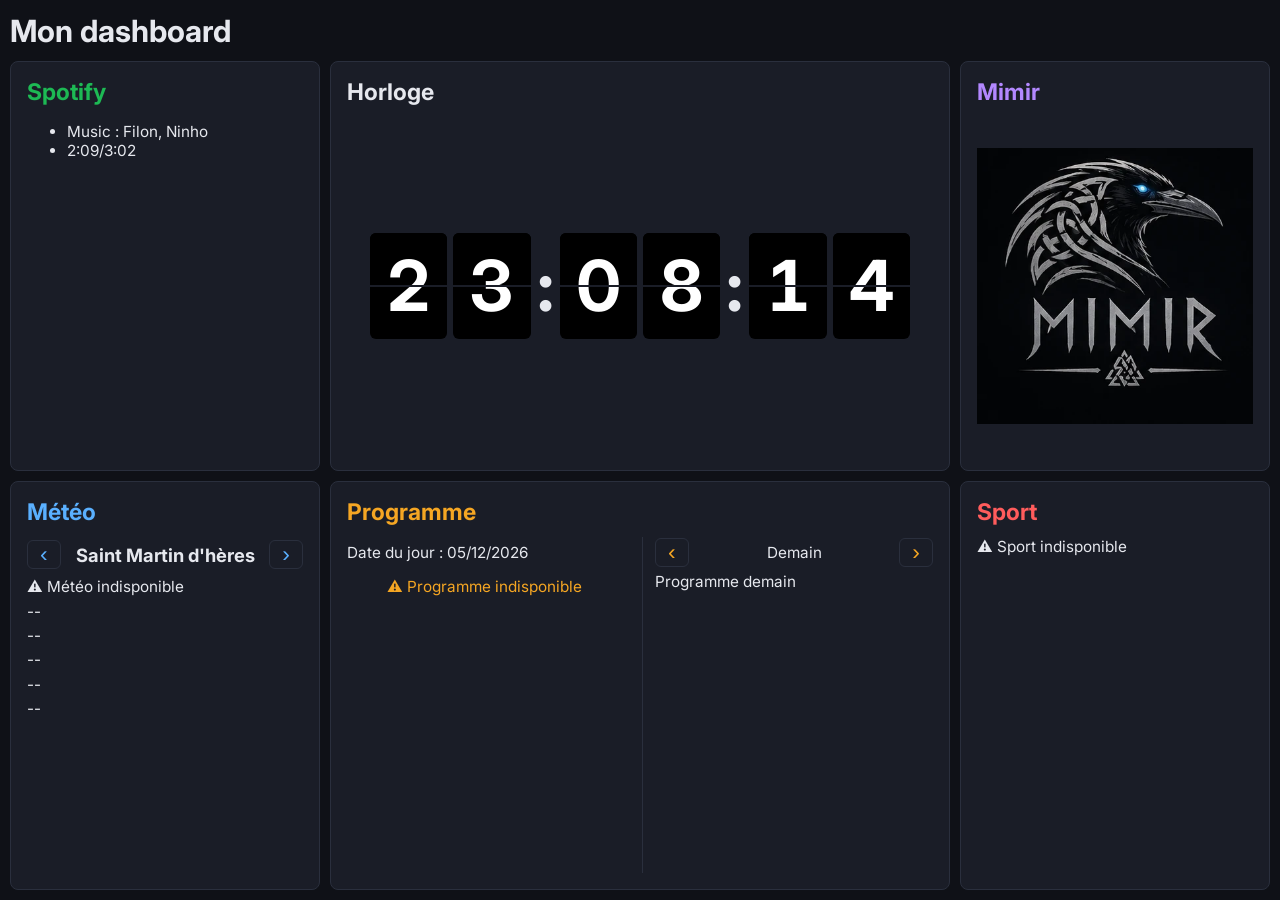
==== front/index.html @ 477683c3 "Programme : carrousel de 3 vues (Demain, Calendrier, Ajouter)" ====
<!DOCTYPE html>
<html lang="fr">
<head>
    <meta charset="UTF-8">
    <meta name="viewport" content="width=device-width, initial-scale=1.0">
    <title>Dashboard</title>
    
    <link rel="preconnect" href="https://fonts.googleapis.com">
    <link rel="preconnect" href="https://fonts.gstatic.com" crossorigin>
    <link href="https://fonts.googleapis.com/css2?family=Inter:wght@400;600;700&display=swap" rel="stylesheet">
    
    <link rel="stylesheet" href="style.css">
    <script src="js/horloge.js" defer></script>
    <script src="js/meteo.js" defer></script>
    <script src="js/programme.js" defer></script>
    <script src="js/sport.js" defer></script>
    <script src="js/vues.js" defer></script>
</head>
<body>
    <header>
        <h1>Mon dashboard</h1>
    </header>

    <main class="dashboard">

        <section class="horloge">
            <h2>Horloge</h2>
            <div class="palettes" id="heure">
            <span class="palette">0</span>
            <span class="palette">0</span>
            <span class="separateur">:</span>
            <span class="palette">0</span>
            <span class="palette">0</span>
            <span class="separateur">:</span>
            <span class="palette">0</span>
            <span class="palette">0</span>
            </div>

        </section>


        <section class="meteo">
            <h2>Météo</h2>
            <div class="meteo-carrousel">
                <button type="button" id="meteo-precedent">‹</button>
                <p id="meteo-ville">Saint Martin d'hères</p>
                <button type="button" id="meteo-suivant">›</button>
            </div>
            <p id="meteo-temperature">--</p>
            <p id="meteo-code">--</p>
            <p id="meteo-max">--</p>
            <p id="meteo-min">--</p>
            <p id="meteo-pluie-mm">--</p>
            <p id="meteo-pluie-proba">--</p>
        </section>

        <section class="programme">
            <h2>Programme</h2>
            <div class="programme-colonnes">

                <div class="programme-gauche">
                    <p id="date-du-jour">--</p>
                    <ul id="programme-liste"></ul>
                </div>

                <div class="programme-droite">
                    <div class="programme-carrousel">
                        <button type="button" id="programme-precedent">‹</button>
                        <p id="programme-onglet">Demain</p>
                        <button type="button" id="programme-suivant">›</button>
                    </div>

                    <div id="vue-demain">
                        <p> Programme demain</p>
                    </div>

                    <div id="vue-calendrier" hidden>
                        <p> Calendrier</p>
                    </div>

                    <div id="vue-ajouter" hidden> 
                        <p> Ajouter </p>
                    </div>

                </div>

            </div>
        </section>

        <section class="sport">
            <h2>Sport</h2>
            <p id="sport-titre">--</p>
            <ul id="sport-liste"></ul>
        </section>

        <section class="spotify">
            <h2>Spotify</h2>
            <ul>
                <li>Music : Filon, Ninho </li>
                <li>2:09/3:02</li>
            </ul>
        </section>

        <section class="mimir">
            <h2>Mimir</h2>
            <div class="mimir-logo">
                <img src="images/mimir.png" alt="Logo de Mimir">
            </div>
        </section>

    </main>

</body>
</html>
---- front/style.css ----
/* ==========================================================
   1. VARIABLES
   Toutes les couleurs du dashboard, à un seul endroit.
   ========================================================== */
:root {
  --fond: #0f1117;
  --case: #1a1d27;
  --bordure: #2a2f3d;
  --texte: #e6e8ee;
  --texte-doux: #8b91a1;

  /* Une couleur par carte */
  --horloge: #e6e8ee;
  --spotify: #1db954;
  --mimir: #b388ff;
  --meteo: #5ab0ff;
  --programme: #f5a623;
  --sport: #ff5c5c;
}

html {
  font-size: clamp(9px, 1.7vh, 20px);
}

/* ==========================================================
   2. BASE
   Le style de la page entière.
   ========================================================== */
body {
  font-family: "Inter", sans-serif;
  background: var(--fond);
  margin: 0;
  height: 100vh;
  display: flex;
  flex-direction: column;
  padding: 0 10px 10px;
  box-sizing: border-box;
}

h1 {
  color: var(--texte);
  margin: 0.4em 0;
  font-size: 2rem;
}

/* ==========================================================
   3. MISE EN PAGE
   La grille qui place les 6 cartes.
   ET Bouton
   ========================================================== */
.dashboard {
  display: grid;
  grid-template-columns: 1fr 2fr 1fr;
  grid-template-areas:
    "spotify horloge   mimir"
    "meteo   programme sport";
  gap: 10px;
  flex: 1;
  min-height: 0;
  grid-template-rows: minmax(0, 1fr) minmax(0, 1fr);
  color: var(--texte);
}

/* Bouton */
.meteo-carrousel, .programme-carrousel {
  display: flex;
  justify-content: space-between;
  align-items: center;
}

.meteo-carrousel button, .programme-carrousel button {
  background: transparent;
  color: inherit;
  border: 1px solid var(--bordure);
  border-radius: 6px;
  font-size: 1.5em;
  padding: 0 12px;
  cursor: pointer;
}

/* ==========================================================
   4. CARTES
   Le style commun, puis la place et la couleur de chacune.
   ========================================================== */
section {
  padding: 16px;
  border: 1px solid var(--bordure);
  border-radius: 8px;
  background: var(--case);
    min-height: 0;
  overflow: hidden;
}

section h2 {
  margin: 0 0 0.5em;
  font-size: 1.5rem;
}

section p {
  margin: 0.35em 0;
  color: var(--texte);
}

section li {
  color: var(--texte);
}

.horloge   { grid-area: horloge;   color: var(--horloge); }
.spotify   { grid-area: spotify;   color: var(--spotify); }
.mimir     { grid-area: mimir;     color: var(--mimir); }
.meteo     { grid-area: meteo;     color: var(--meteo); }
.programme { grid-area: programme; color: var(--programme); }
.sport     { grid-area: sport;     color: var(--sport); }

/* ==========================================================
   5. PROGRAMME
   ========================================================== */

.programme {
  display: grid;
  grid-template-rows: auto minmax(0, 1fr);
}

.programme-colonnes {
  display: grid;
  grid-template-columns: minmax(0, 1fr) minmax(0, 1fr);
  gap: 4px;
}

.programme-droite {
  border-left : 1px solid var(--bordure);
  padding-left: 12px;
}  

/* ==========================================================
   6. METEO
   ========================================================== */

#meteo-ville {
  font-weight: 700;
  font-size: 1.2em;
}


/* ==========================================================
   7. HORLOGE À PALETTES
   ========================================================== */

/* 7a. La carte et le conteneur */
.horloge {
  display: flex;
  flex-direction: column;       /* titre en haut, palettes dessous */
}

.palettes {
  flex: 1;                      /* prend toute la place sous le titre */
  min-height: 0;
  container-type: size;         /* active les unités cqw / cqh */
  display: flex;
  justify-content: center;
  align-items: center;
  gap: 6px;
}

.separateur {
  font-size: min(12cqw, 60cqh);
  font-weight: 700;
  color: var(--texte);
}

/* 7b. Une palette : un cadre qui contient 4 morceaux */
.palette {
  position: relative;
  width: 1.1em;
  height: 1.5em;
  font-size: min(12cqw, 60cqh); /* suit la taille de la carte */
  font-weight: 700;
  font-variant-numeric: tabular-nums;
  color: #fff;
  perspective: 300px;           /* profondeur 3D pour les volets */
}

/* La fente au milieu, au-dessus de tout */
.palette::after {
  content: "";
  position: absolute;
  left: 0;
  right: 0;
  top: 50%;
  height: 2px;
  margin-top: -1px;
  background: var(--case);
  z-index: 3;
}

/* 7c. Les 4 morceaux : des demi-cases noires qui cachent ce qui dépasse */
.moitie,
.volet {
  position: absolute;
  left: 0;
  right: 0;
  height: 50%;
  overflow: hidden;
  background: #000;
}

.haut { top: 0;    border-radius: 6px 6px 0 0; transform-origin: bottom; }
.bas  { bottom: 0; border-radius: 0 0 6px 6px; transform-origin: top; }

/* Le chiffre fait la hauteur d'une case entière :
   en haut on voit sa moitié haute, en bas sa moitié basse */
.moitie span,
.volet span {
  position: absolute;
  left: 0;
  right: 0;
  height: 200%;
  line-height: 1.5em;
  text-align: center;
}

.haut span { top: 0; }
.bas span  { bottom: 0; }

/* Les volets passent devant les moitiés fixes */
.volet     { z-index: 2; backface-visibility: hidden; }
.volet.bas { transform: rotateX(90deg); }   /* au repos : replié, invisible */

/* 7d. L'animation, en deux temps */
.palette.bascule .volet.haut { animation: tombe-haut 0.25s ease-in both; }
.palette.bascule .volet.bas  { animation: tombe-bas 0.25s ease-out 0.25s both; }

@keyframes tombe-haut {
  from { transform: rotateX(0deg);   filter: brightness(1); }
  to   { transform: rotateX(-90deg); filter: brightness(0.5); }
}

@keyframes tombe-bas {
  from { transform: rotateX(90deg); filter: brightness(0.5); }
  to   { transform: rotateX(0deg);  filter: brightness(1); }
}

.passee {
  opacity: 0.4;
}

.en-cours {
  color: var(--programme);
  font-weight: 700;
}

/* ==========================================================
   8. MIMIR
   ========================================================== */

.mimir {
  display: grid;
  grid-template-rows: auto minmax(0, 1fr);
}

.mimir-logo {
  min-height: 0;
}

.mimir-logo img {
  width: 100%;
  height: 100%;
  object-fit: contain;
}
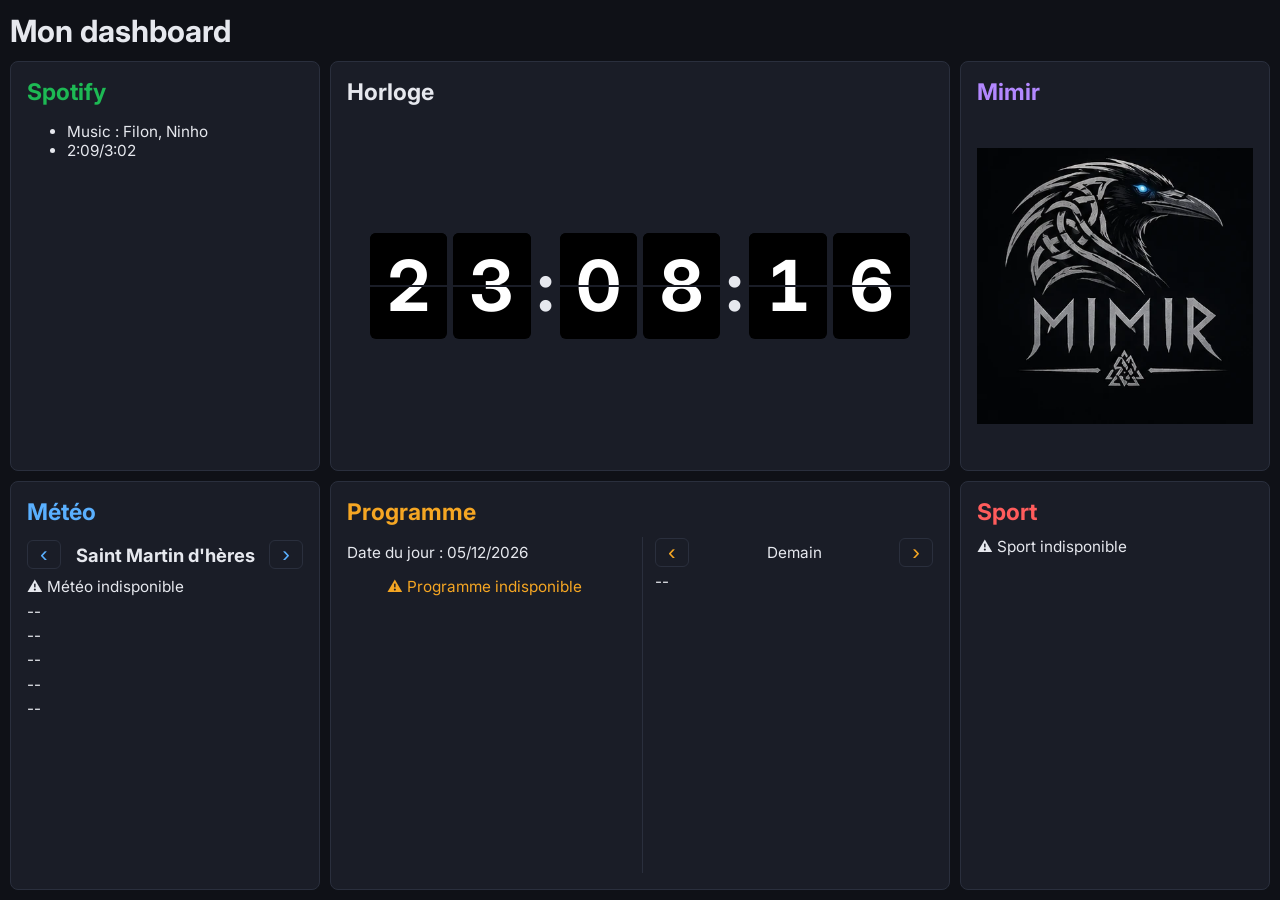
==== commit c1ce0629: "Programme : vue Demain et refactorisation des dates" ====
--- a/front/index.html
+++ b/front/index.html
@@ -71,7 +71,8 @@
                     </div>
 
                     <div id="vue-demain">
-                        <p> Programme demain</p>
+                        <p id="date-demain">--</p>
+                        <ul id="programme-demain"></ul>
                     </div>
 
                     <div id="vue-calendrier" hidden>
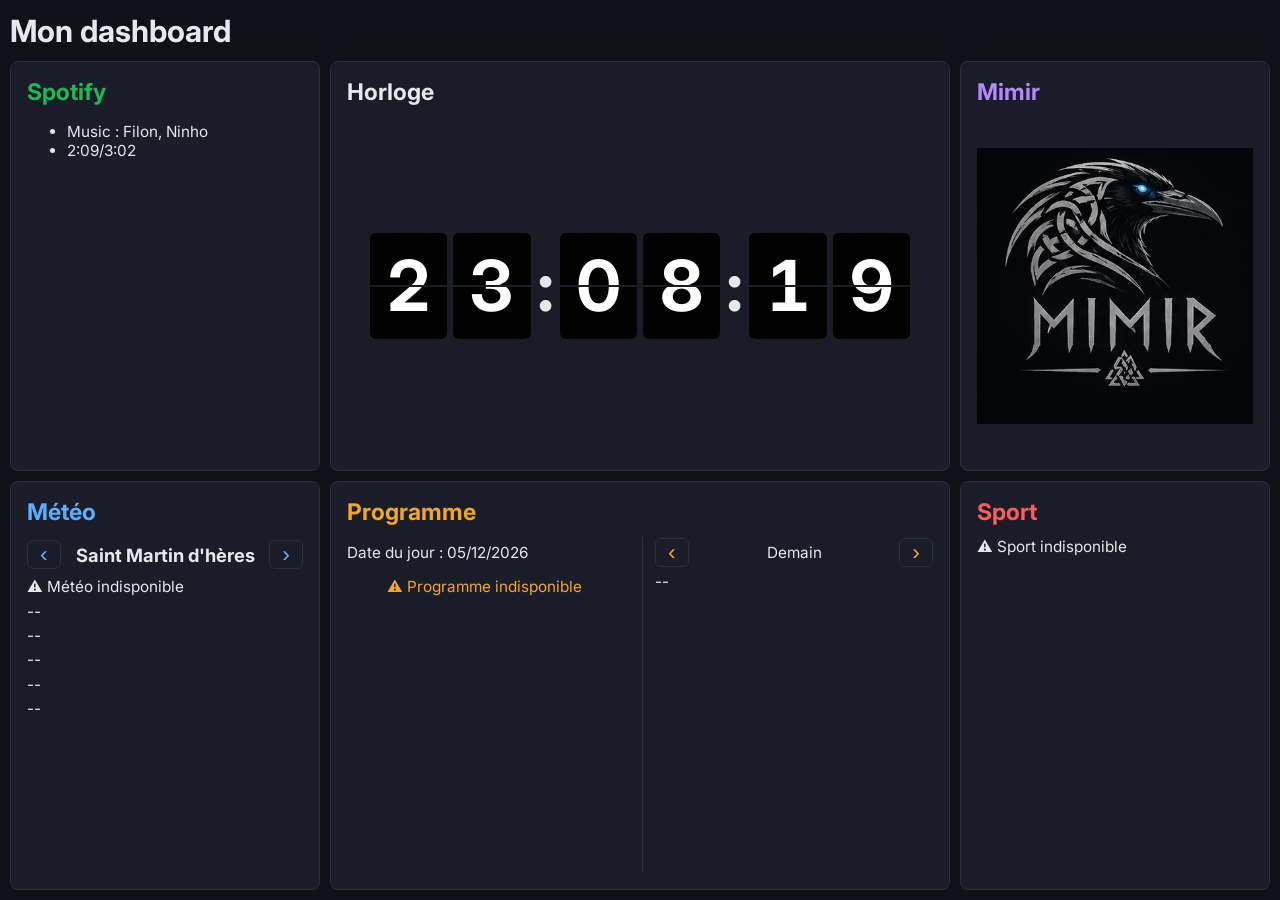
==== commit 900bcb0f: "Programme : vue Calendrier du mois en cours" ====
--- a/front/index.html
+++ b/front/index.html
@@ -15,6 +15,7 @@
     <script src="js/programme.js" defer></script>
     <script src="js/sport.js" defer></script>
     <script src="js/vues.js" defer></script>
+    <script src="js/calendrier.js" defer></script>
 </head>
 <body>
     <header>
@@ -76,7 +77,8 @@
                     </div>
 
                     <div id="vue-calendrier" hidden>
-                        <p> Calendrier</p>
+                        <p id="mois-annee">--</p>
+                        <div id="calendrier-grille"></div>
                     </div>
 
                     <div id="vue-ajouter" hidden> 
--- a/front/style.css
+++ b/front/style.css
@@ -131,6 +131,31 @@
   border-left : 1px solid var(--bordure);
   padding-left: 12px;
 }  
+
+#mois-annee {
+  text-align: center;
+  font-weight: 700;
+}
+
+#calendrier-grille {
+  display: grid;
+  grid-template-columns: repeat(7, 1fr);
+  gap: 4px;
+  text-align: center;
+  color: var(--texte);
+}
+
+.calendrier-entete {
+  color: var(--texte-doux);
+  font-weight: 700;
+}
+
+.aujourdhui {
+  background: var(--programme);
+  color: var(--fond);
+  font-weight: 700;
+  border-radius: 6px;
+}
 
 /* ==========================================================
    6. METEO
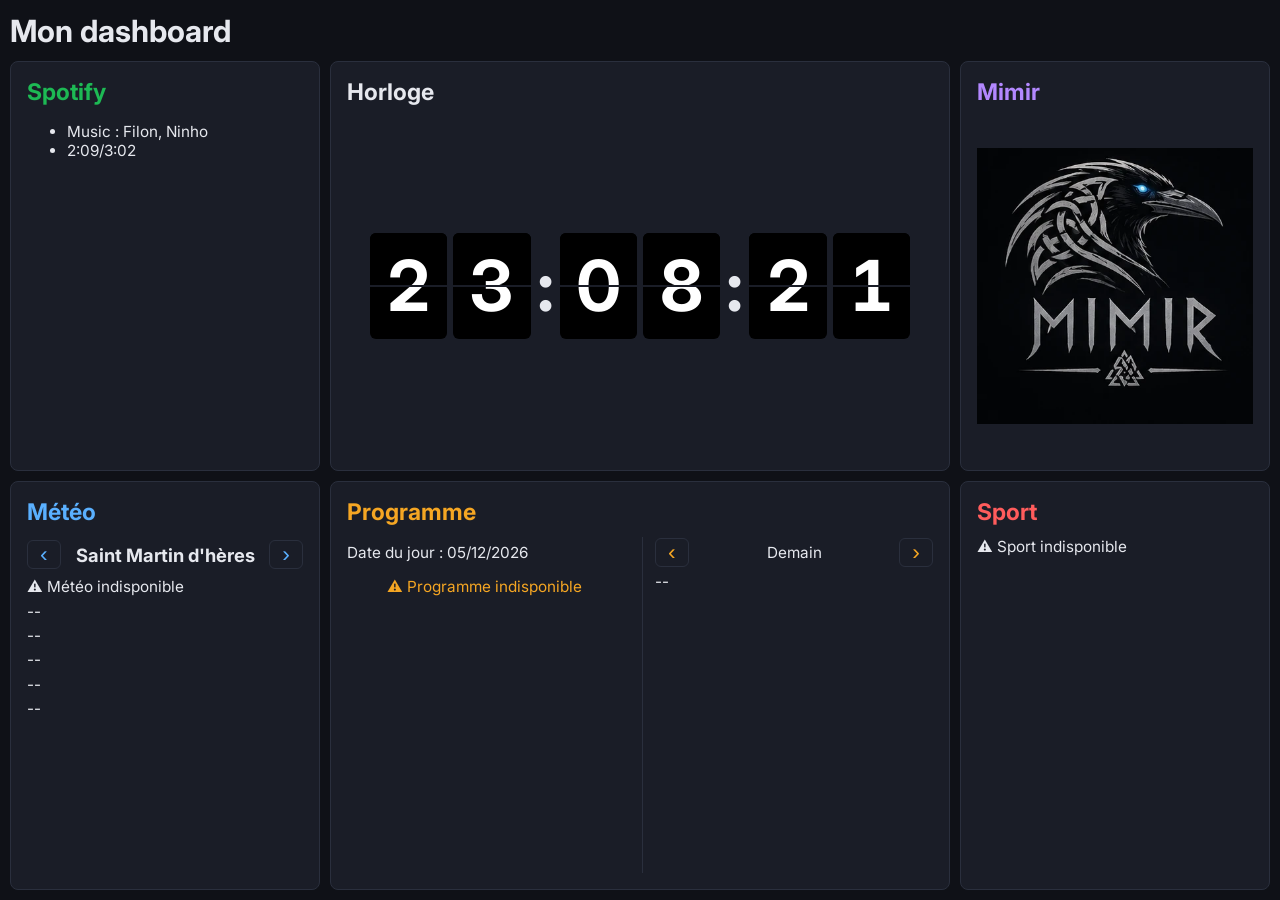
==== commit a9b88bfa: "Programme : ajout d'activités depuis le dashboard (POST /api/programme)" ====
--- a/front/index.html
+++ b/front/index.html
@@ -16,6 +16,7 @@
     <script src="js/sport.js" defer></script>
     <script src="js/vues.js" defer></script>
     <script src="js/calendrier.js" defer></script>
+    <script src="js/ajout.js" defer></script>
 </head>
 <body>
     <header>
@@ -82,7 +83,22 @@
                     </div>
 
                     <div id="vue-ajouter" hidden> 
-                        <p> Ajouter </p>
+
+                        <form id="formulaire-ajout">
+                            <input type="date" id="date-ajout" required>
+                            <div class="ajout-heures">
+                                <input type="time" id="debut-ajout" required>
+                                →
+                                <input type="time" id="fin-ajout" required>
+                            </div>
+                            <input type="text" id="titre-ajout" placeholder="Titre" required>
+                            <input type="text" id="lieu-ajout" placeholder="Lieu">
+                            <div class="ajout-actions">
+                                <button type="submit">Ajouter</button>
+                                <p id="ajout-message"></p>
+                            </div>
+                        </form>
+
                     </div>
 
                 </div>
--- a/front/style.css
+++ b/front/style.css
@@ -132,6 +132,8 @@
   padding-left: 12px;
 }  
 
+/* Calendriller en grille */
+
 #mois-annee {
   text-align: center;
   font-weight: 700;
@@ -155,6 +157,36 @@
   color: var(--fond);
   font-weight: 700;
   border-radius: 6px;
+}
+
+/* Ajouter un evenement */
+
+#formulaire-ajout {
+  display: flex;
+  flex-direction: column;
+  gap: 6px;
+  margin-top: 8px;
+}
+
+.ajout-heures {
+  display: flex;
+  align-items: center;
+  gap: 6px;
+}
+
+#formulaire-ajout input,
+#formulaire-ajout button {
+  background: var(--fond);
+  color: var(--texte);
+  border: 1px solid var(--bordure);
+  border-radius: 6px;
+  padding: 4px 8px;
+  font: inherit;
+}
+
+#formulaire-ajout button {
+  color: var(--programme);
+  cursor: pointer;
 }
 
 /* ==========================================================
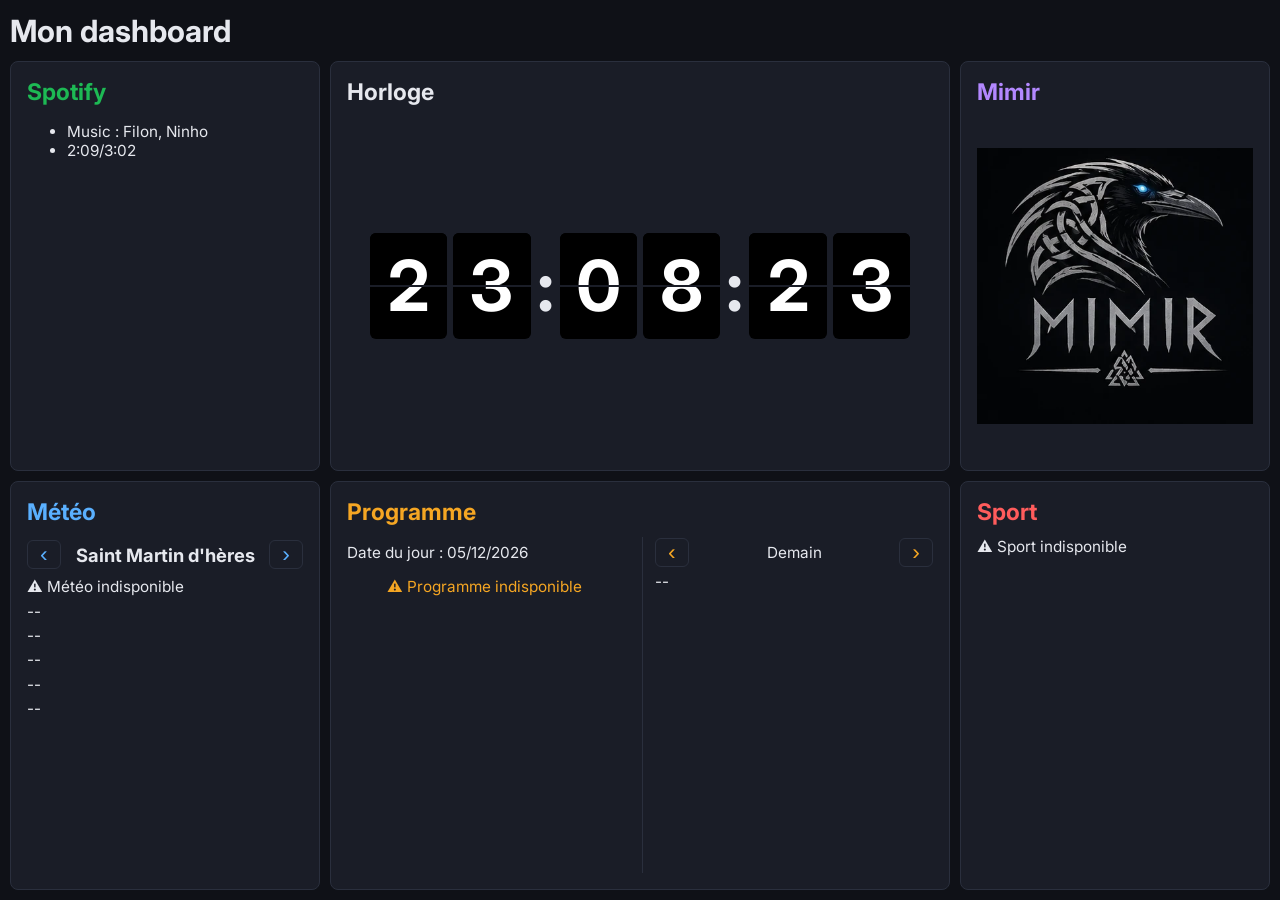
==== commit 37f41bc8: "Spotify : connexion OAuth (routes connexion et retour)" ====
--- a/front/index.html
+++ b/front/index.html
@@ -17,6 +17,7 @@
     <script src="js/vues.js" defer></script>
     <script src="js/calendrier.js" defer></script>
     <script src="js/ajout.js" defer></script>
+    <script src="js/spotify.js" defer></script>
 </head>
 <body>
     <header>
--- a/front/style.css
+++ b/front/style.css
@@ -187,6 +187,17 @@
 #formulaire-ajout button {
   color: var(--programme);
   cursor: pointer;
+}
+
+.ajout-actions {
+  display: flex;
+  align-items: center;
+  gap: 8px;
+}
+
+#ajout-message {
+  margin: 0;
+  font-size: 0.85em;
 }
 
 /* ==========================================================
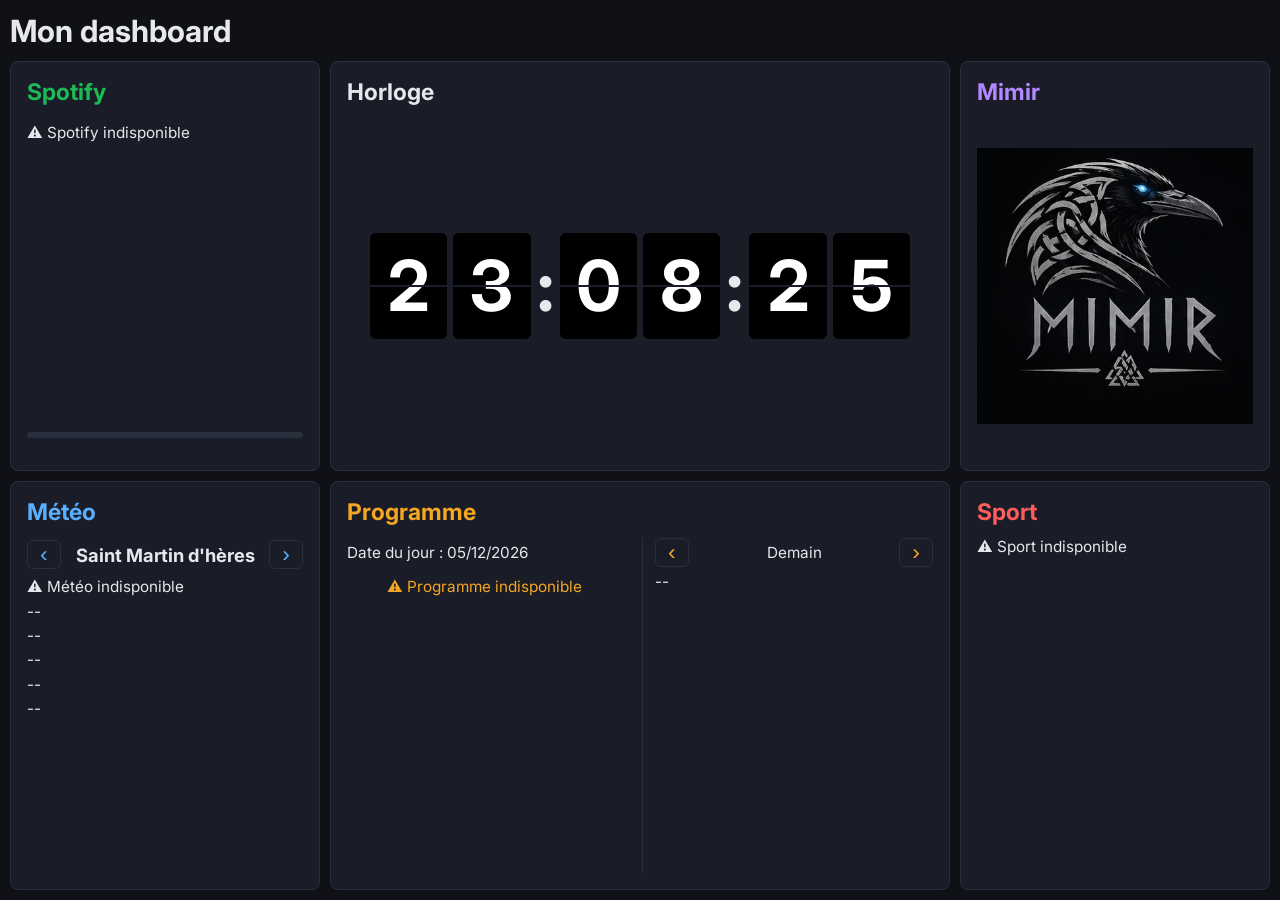
==== commit 9193c0d6: "Spotify : affichage de la musique en cours et style de la case" ====
--- a/front/index.html
+++ b/front/index.html
@@ -115,10 +115,13 @@
 
         <section class="spotify">
             <h2>Spotify</h2>
-            <ul>
-                <li>Music : Filon, Ninho </li>
-                <li>2:09/3:02</li>
-            </ul>
+            <img id="spotify-pochette" alt="Image de l'album en cours" hidden>
+            <p id="spotify-titre"></p>
+            <p id="spotify-artistes"></p>
+            <div class="spotify-progression">
+                <div id="spotify-barre"></div>
+            </div>
+            <p id="spotify-temps"></p>
         </section>
 
         <section class="mimir">
--- a/front/style.css
+++ b/front/style.css
@@ -334,4 +334,33 @@
   width: 100%;
   height: 100%;
   object-fit: contain;
+}
+
+/* ==========================================================
+   9. SPOTIFY
+   ========================================================== */
+
+.spotify {
+  display: grid;
+  grid-template-rows: auto minmax(0, 1fr) auto auto auto auto;
+}
+
+#spotify-pochette {
+  width: 100%;
+  height: 100%;
+  object-fit: contain;
+}
+
+.spotify-progression {
+  height: 6px;
+  background: var(--bordure);
+  border-radius: 3px;
+  margin: 0.3em 0;
+  overflow: hidden
+}
+
+#spotify-barre {
+  height: 100%;
+  width: 0;
+  background: var(--spotify);
 }
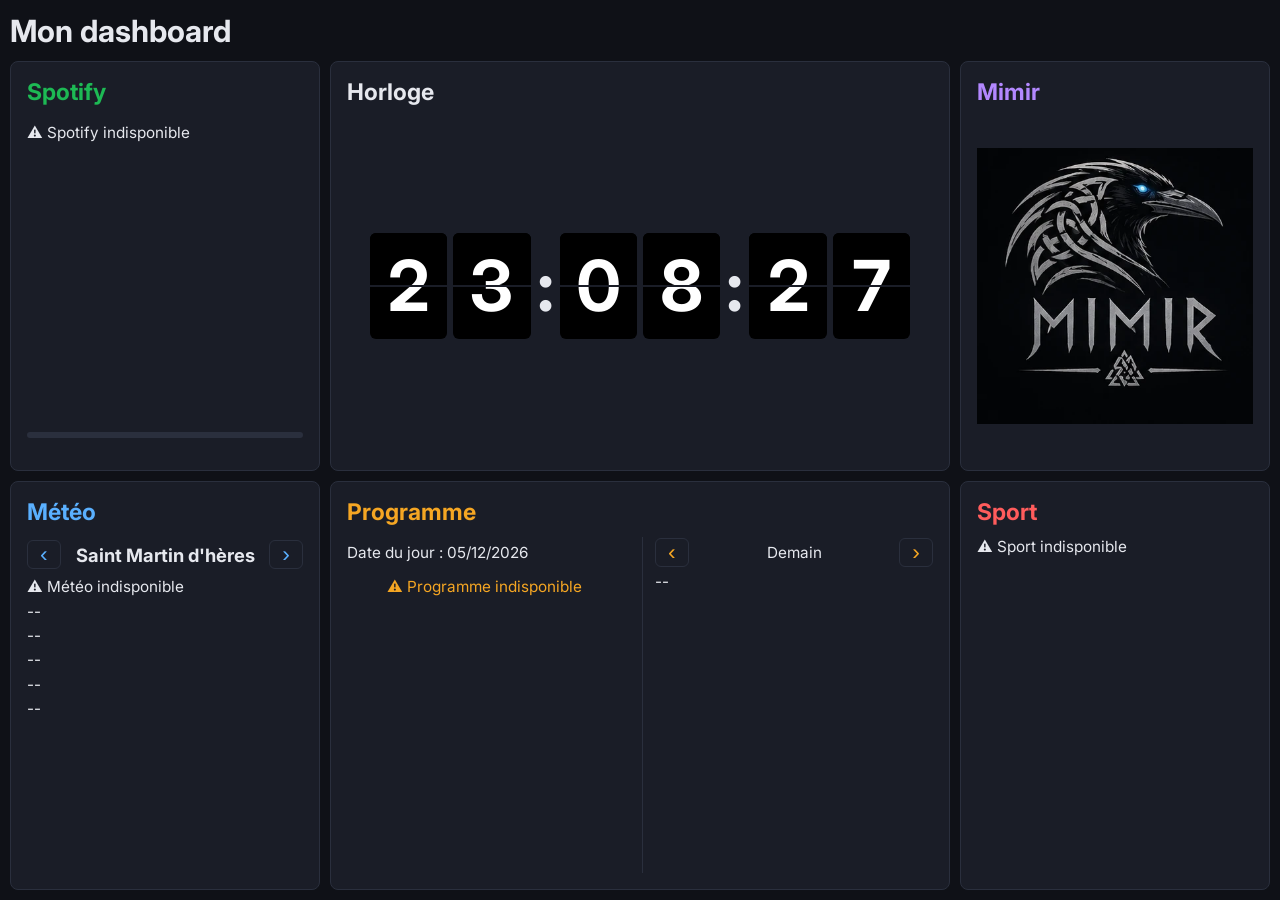
==== commit 095fcc36: "Programme : navigation entre les mois dans le calendrier" ====
--- a/front/index.html
+++ b/front/index.html
@@ -77,9 +77,12 @@
                         <p id="date-demain">--</p>
                         <ul id="programme-demain"></ul>
                     </div>
-
-                    <div id="vue-calendrier" hidden>
-                        <p id="mois-annee">--</p>
+                    <div id="vue-calendrier" hidden>                
+                        <div class="calendrier-carrousel">
+                            <button type="button" id="calendrier-precedent">‹</button>
+                            <p id="mois-annee">--</p>
+                            <button type="button" id="calendrier-suivant">›</button>
+                        </div>
                         <div id="calendrier-grille"></div>
                     </div>
 
--- a/front/style.css
+++ b/front/style.css
@@ -62,13 +62,13 @@
 }
 
 /* Bouton */
-.meteo-carrousel, .programme-carrousel {
+.meteo-carrousel, .programme-carrousel, .calendrier-carrousel {
   display: flex;
   justify-content: space-between;
   align-items: center;
 }
 
-.meteo-carrousel button, .programme-carrousel button {
+.meteo-carrousel button, .programme-carrousel button, .calendrier-carrousel button {
   background: transparent;
   color: inherit;
   border: 1px solid var(--bordure);
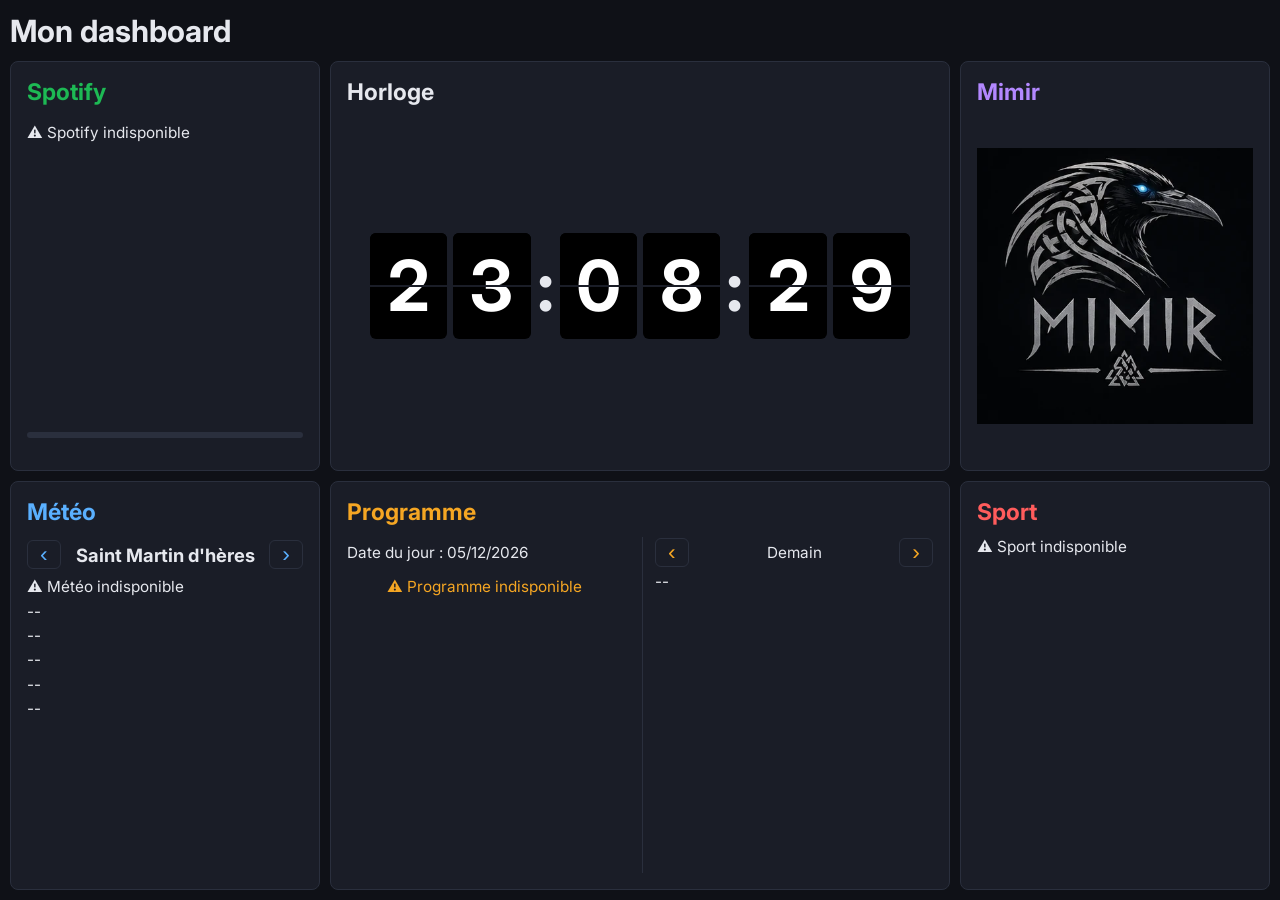
==== commit 376134cf: "Calendrier : navigation entre les mois et retour au mois actuel" ====
--- a/front/index.html
+++ b/front/index.html
@@ -80,7 +80,7 @@
                     <div id="vue-calendrier" hidden>                
                         <div class="calendrier-carrousel">
                             <button type="button" id="calendrier-precedent">‹</button>
-                            <p id="mois-annee">--</p>
+                            <button type="button" id="mois-annee"></button>
                             <button type="button" id="calendrier-suivant">›</button>
                         </div>
                         <div id="calendrier-grille"></div>
--- a/front/style.css
+++ b/front/style.css
@@ -198,6 +198,12 @@
 #ajout-message {
   margin: 0;
   font-size: 0.85em;
+}
+
+#mois-annee {
+  border: none;
+  font-size: inherit;
+  padding: 0;
 }
 
 /* ==========================================================
